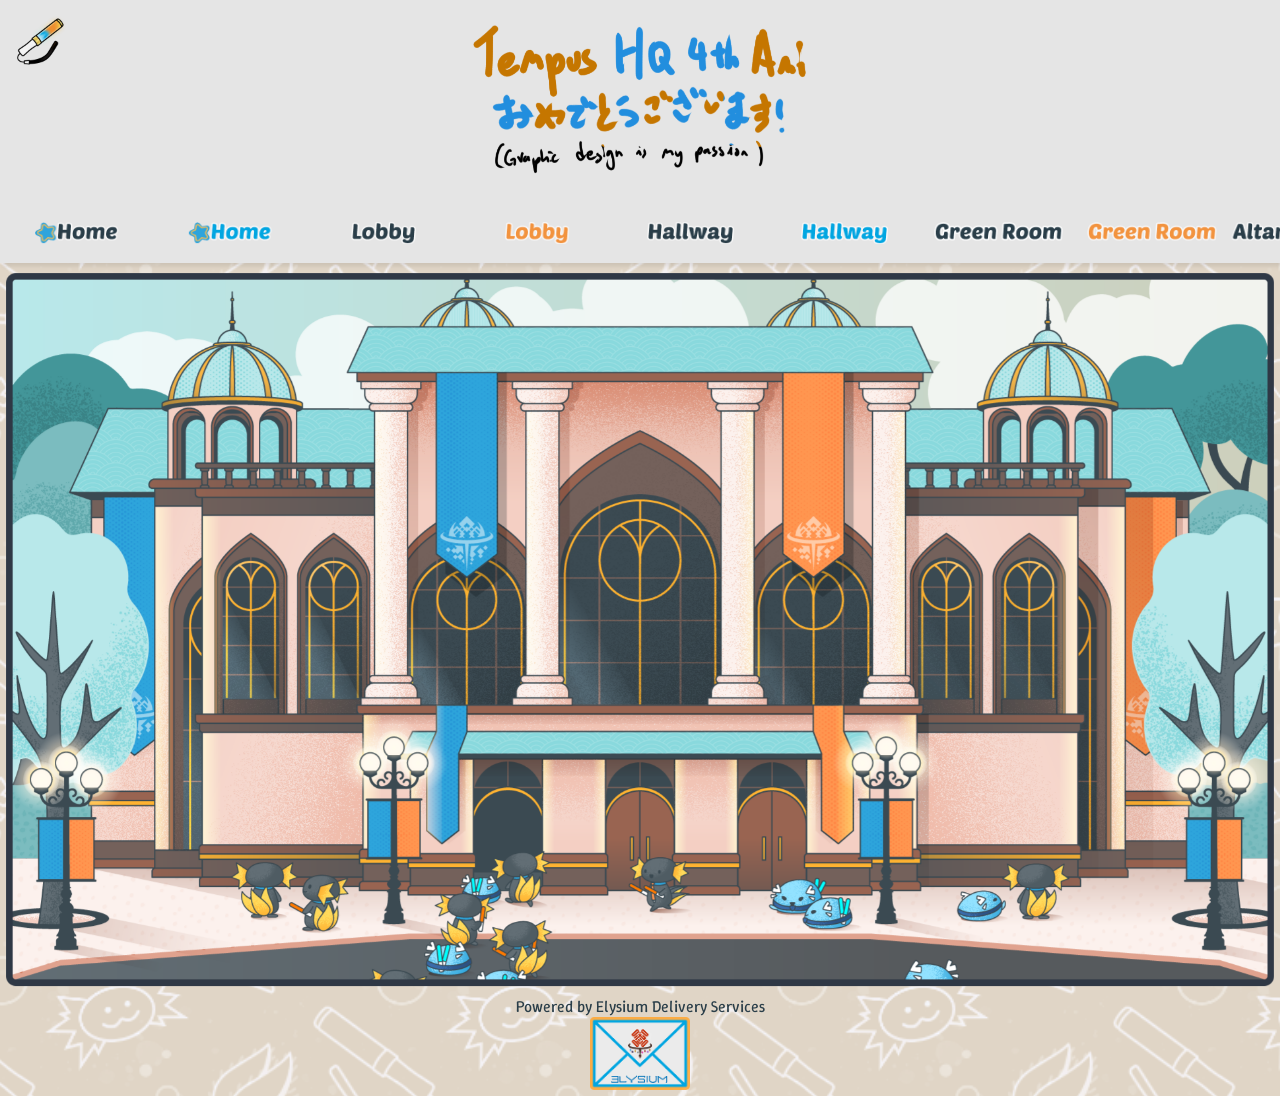
==== index.html @ 01f0c57a "refactor: update file paths to absolute URLs and enhance routing in vercel.json" ====
<!DOCTYPE html>
<html lang="en">
<head>
    <meta charset="UTF-8">
    <meta name="viewport" content="width=device-width, initial-scale=1.0">
    <title>HoloTEMPUS HQ 4th Anniversary Celebration</title>
    <link rel="stylesheet" href="/css/style.css">
    <script src="https://ajax.googleapis.com/ajax/libs/jquery/3.7.1/jquery.min.js"></script>
    <script src="/js/script.js"></script>
    <link rel="preconnect" href="https://fonts.googleapis.com">
    <link rel="preconnect" href="https://fonts.gstatic.com" crossorigin>
    <link href="https://fonts.googleapis.com/css2?family=Poetsen+One&family=Winky+Sans:ital,wght@0,300..900;1,300..900&display=swap" rel="stylesheet">
</head>
<body>
    <header>
        <nav class="banner">
            <a href="#" class="menuButton" onclick=showSidebar()><img src="/Assets/menu_glowstick_02.png"></a>
            <img class="logo" src="/Assets/logo.png">
        </nav>
        <nav class="navBar">
            <ul class="sidebar">
                <li onclick=hideSidebar()><a href="#"><svg xmlns="http://www.w3.org/2000/svg" height="24px" viewBox="0 -960 960 960" width="24px" fill="#000000"><path d="m256-200-56-56 224-224-224-224 56-56 224 224 224-224 56 56-224 224 224 224-56 56-224-224-224 224Z"/></svg></a></li>
            </ul>
            <ul class="topbar">
            </ul>
        </nav>
    </header>
    <main>
        <img class='background-plate' src="/01_Background/1_ConcertHall.png" loading="lazy">
    </main>
    <footer>
        <p>Powered by Elysium Delivery Services</p>
        <a href="https://x.com/ElysiumDelivery" target="_blank"><img id="eds" src="/Assets/eds_icon.png" loading="lazy"></a>
    </footer>
</body>
</html>
---- css/style.css ----
*{
    margin: 0;
    padding: 0;
}
body{
    min-height: 100vh;
    background-image: url("../Assets/background.png");
    background-size: 400px;
    background-repeat: repeat;
    background-position: center;
    color: #2a3e49;
    font-family: "Winky Sans";
}
h1{
    font-family: "Poetsen One";
}
header{
    background-color: #E5E5E5;
    box-shadow: 3px 3px 5px rgba(0,0,0,0.1);
}
header .logo {
    position: relative;
    left: calc(50vw - 20vmin);
    width: 40vmin;
    height: 20vmin;
    object-fit: contain;
    margin-top: 0.5em;
}
nav{
    height: calc(100% + 10px);
}
nav ul{
    width: 100%;
    list-style: none;
    display: flex;
    align-items: center;
    justify-content: space-evenly;
}
nav li{
    margin-top: 10px;
    padding-bottom: 10px;
    height: 50px;
    width: 100%;
}
nav a{
    height: 100%;
    justify-content: center;
    padding: 0px 30px;
    text-decoration: none;
    display: flex;
    align-items: center;
    color: #2a3e49;
}
nav .topbar a{
    padding: 5px 0px
}
nav a img{
    max-width: 12vw;
    width: auto;
}
.menuButton{
    position: fixed;
    width: auto;
    margin-right: auto;
    display: inline;
}
nav a:hover{
    background-color: #e0d5c6;
}
nav .menuButton{
    margin: 5px 5px;
    padding: 10px 12px;
    height: auto;
}
nav .menuButton img{
    max-height: 50px;
    max-width: 50px;
    height: auto;
    width: auto;
}

.sidebar{
    position: fixed;
    top: 0px;
    left: 0px;
    height: 100vh;
    width: 300px;
    z-index: 999;
    background-color: rgba(229, 229, 229, 0.5);
    backdrop-filter: blur(10px);
    box-shadow: 5px 0px 10px rgba(0,0,0,0.45);
    display: none;
    flex-direction: column;
    align-items: flex-start;
    justify-content: flex-start;
}

.sidebar li{
    margin-top: 0px;
    width: 100%;
}

.sidebar a{
    justify-content: left;
}

main{
    display: flex;
    flex-direction: column;
    position: relative;
    align-items: center;
}
main .background-plate{
    padding: 10px 0px;
    max-width: 99vw;
}
footer{
    display: flex;
    flex-direction: column;
    align-items: center;
    height: 100px;
}
footer #eds{
    width: 100px;
}

@media(max-width: 800px){
    .hideOnMobile{
        display: none;
    }
}
@media(max-width: 400px){
    .sidebar{
        width: 100vw;
    }
}
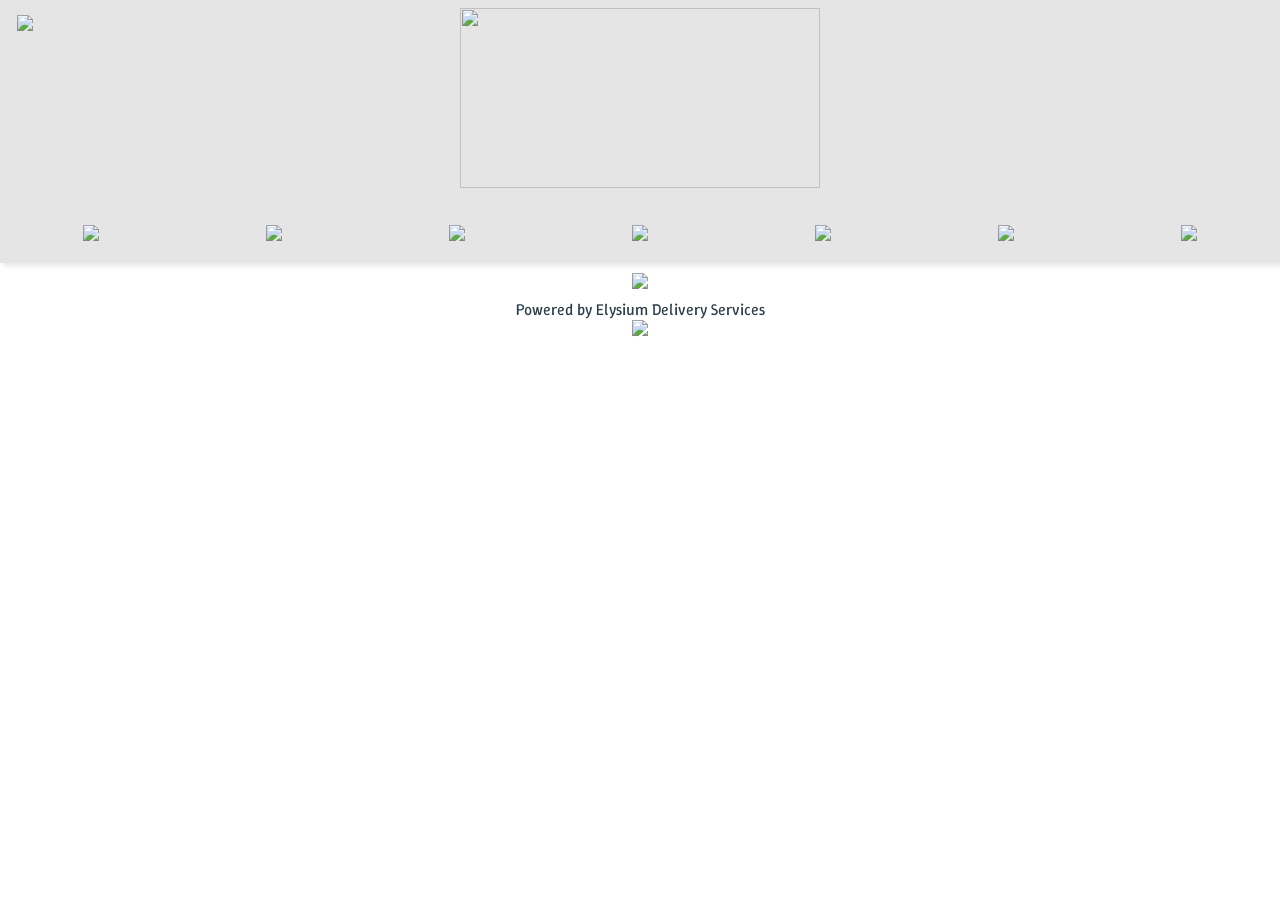
==== commit 991254e4: "feat!: bruteforce renaming EVERYTHING" ====
--- a/index.html
+++ b/index.html
@@ -14,8 +14,8 @@
 <body>
     <header>
         <nav class="banner">
-            <a href="#" class="menuButton" onclick=showSidebar()><img src="/Assets/menu_glowstick_02.png"></a>
-            <img class="logo" src="/Assets/logo.png">
+            <a href="#" class="menuButton" onclick=showSidebar()><img src="/assets/menu_glowstick_02.png"></a>
+            <img class="logo" src="/assets/logo.png">
         </nav>
         <nav class="navBar">
             <ul class="sidebar">
@@ -26,11 +26,11 @@
         </nav>
     </header>
     <main>
-        <img class='background-plate' src="/01_Background/1_ConcertHall.png" loading="lazy">
+        <img class='background-plate' src="/01_background/1_concerthall.png" loading="lazy">
     </main>
     <footer>
         <p>Powered by Elysium Delivery Services</p>
-        <a href="https://x.com/ElysiumDelivery" target="_blank"><img id="eds" src="/Assets/eds_icon.png" loading="lazy"></a>
+        <a href="https://x.com/ElysiumDelivery" target="_blank"><img id="eds" src="/assets/eds_icon.png" loading="lazy"></a>
     </footer>
 </body>
 </html>
--- a/css/style.css
+++ b/css/style.css
@@ -4,7 +4,7 @@
 }
 body{
     min-height: 100vh;
-    background-image: url("../Assets/background.png");
+    background-image: url("../assets/background.png");
     background-size: 400px;
     background-repeat: repeat;
     background-position: center;
@@ -50,6 +50,9 @@
     display: flex;
     align-items: center;
     color: #2a3e49;
+}
+nav .hover{
+    display: none;
 }
 nav .topbar a{
     padding: 5px 0px
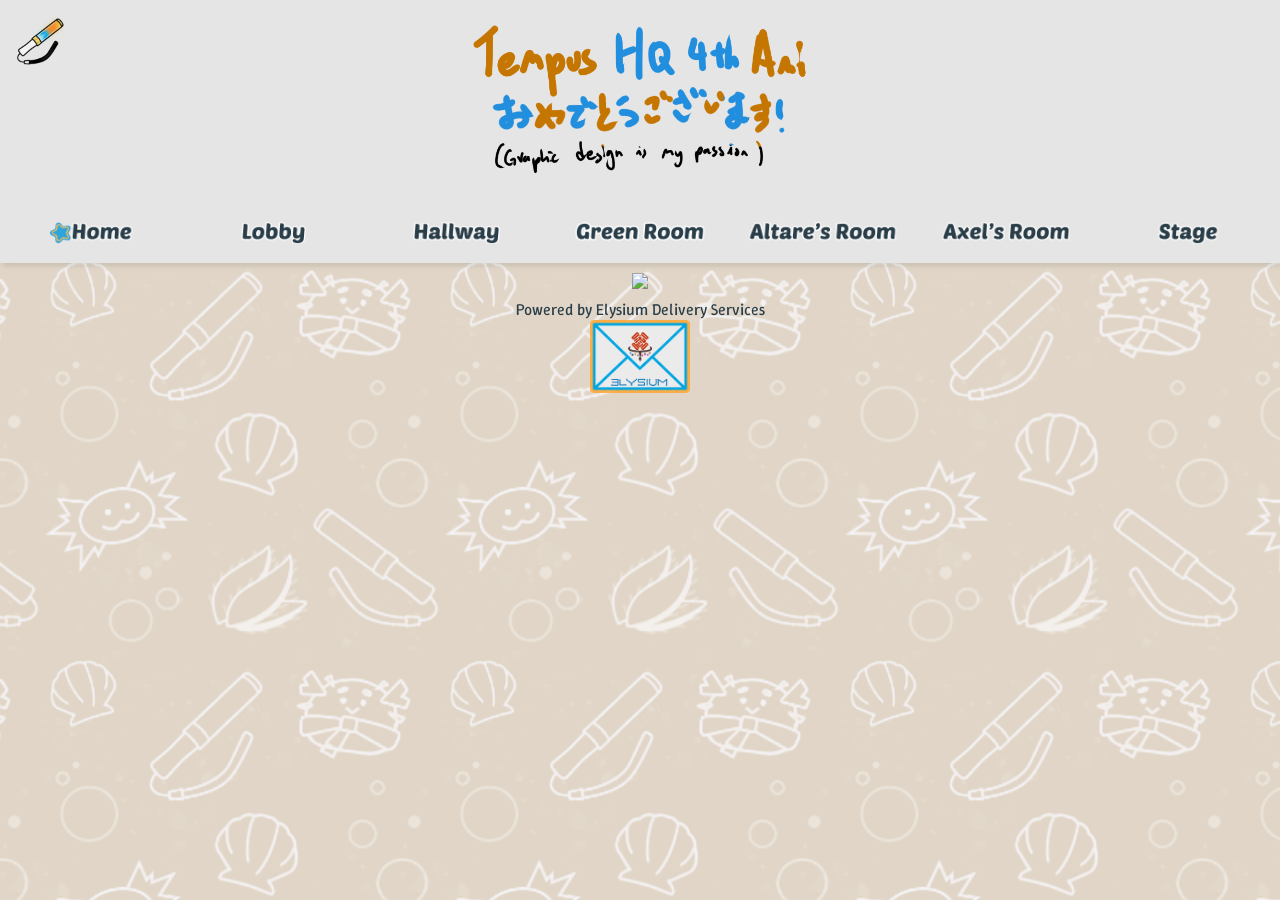
==== commit a1cbbdb4: "Changed reference to background-plate source in all pages to load correct path" ====
--- a/index.html
+++ b/index.html
@@ -12,25 +12,10 @@
     <link href="https://fonts.googleapis.com/css2?family=Poetsen+One&family=Winky+Sans:ital,wght@0,300..900;1,300..900&display=swap" rel="stylesheet">
 </head>
 <body>
-    <header>
-        <nav class="banner">
-            <a href="#" class="menuButton" onclick=showSidebar()><img src="/assets/menu_glowstick_02.png"></a>
-            <img class="logo" src="/assets/logo.png">
-        </nav>
-        <nav class="navBar">
-            <ul class="sidebar">
-                <li onclick=hideSidebar()><a href="#"><svg xmlns="http://www.w3.org/2000/svg" height="24px" viewBox="0 -960 960 960" width="24px" fill="#000000"><path d="m256-200-56-56 224-224-224-224 56-56 224 224 224-224 56 56-224 224 224 224-56 56-224-224-224 224Z"/></svg></a></li>
-            </ul>
-            <ul class="topbar">
-            </ul>
-        </nav>
-    </header>
+    <header></header>
     <main>
-        <img class='background-plate' src="/01_background/1_concerthall.png" loading="lazy">
+        <img class='background-plate' src="/01_Background/1_concerthall.png" loading="lazy">
     </main>
-    <footer>
-        <p>Powered by Elysium Delivery Services</p>
-        <a href="https://x.com/ElysiumDelivery" target="_blank"><img id="eds" src="/assets/eds_icon.png" loading="lazy"></a>
-    </footer>
+    <footer></footer>
 </body>
 </html>
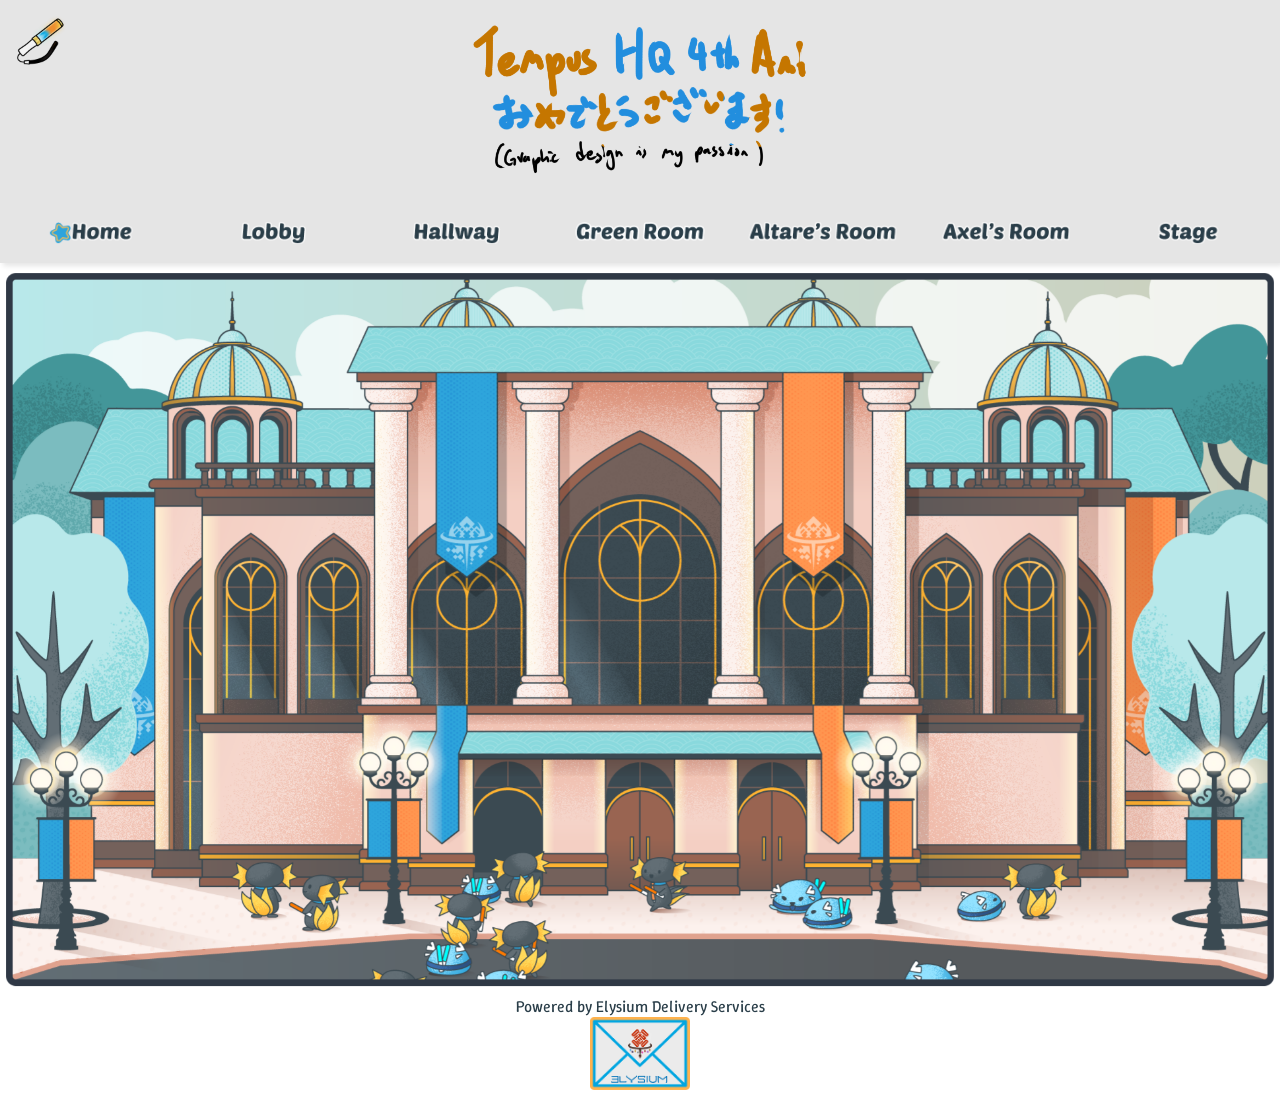
==== commit 50fc9e7a: "Consistency at last" ====
--- a/index.html
+++ b/index.html
@@ -14,7 +14,7 @@
 <body>
     <header></header>
     <main>
-        <img class='background-plate' src="/01_Background/1_concerthall.png" loading="lazy">
+        <img class='background-plate' src="/01_background/1_concerthall.png" loading="lazy">
     </main>
     <footer></footer>
 </body>
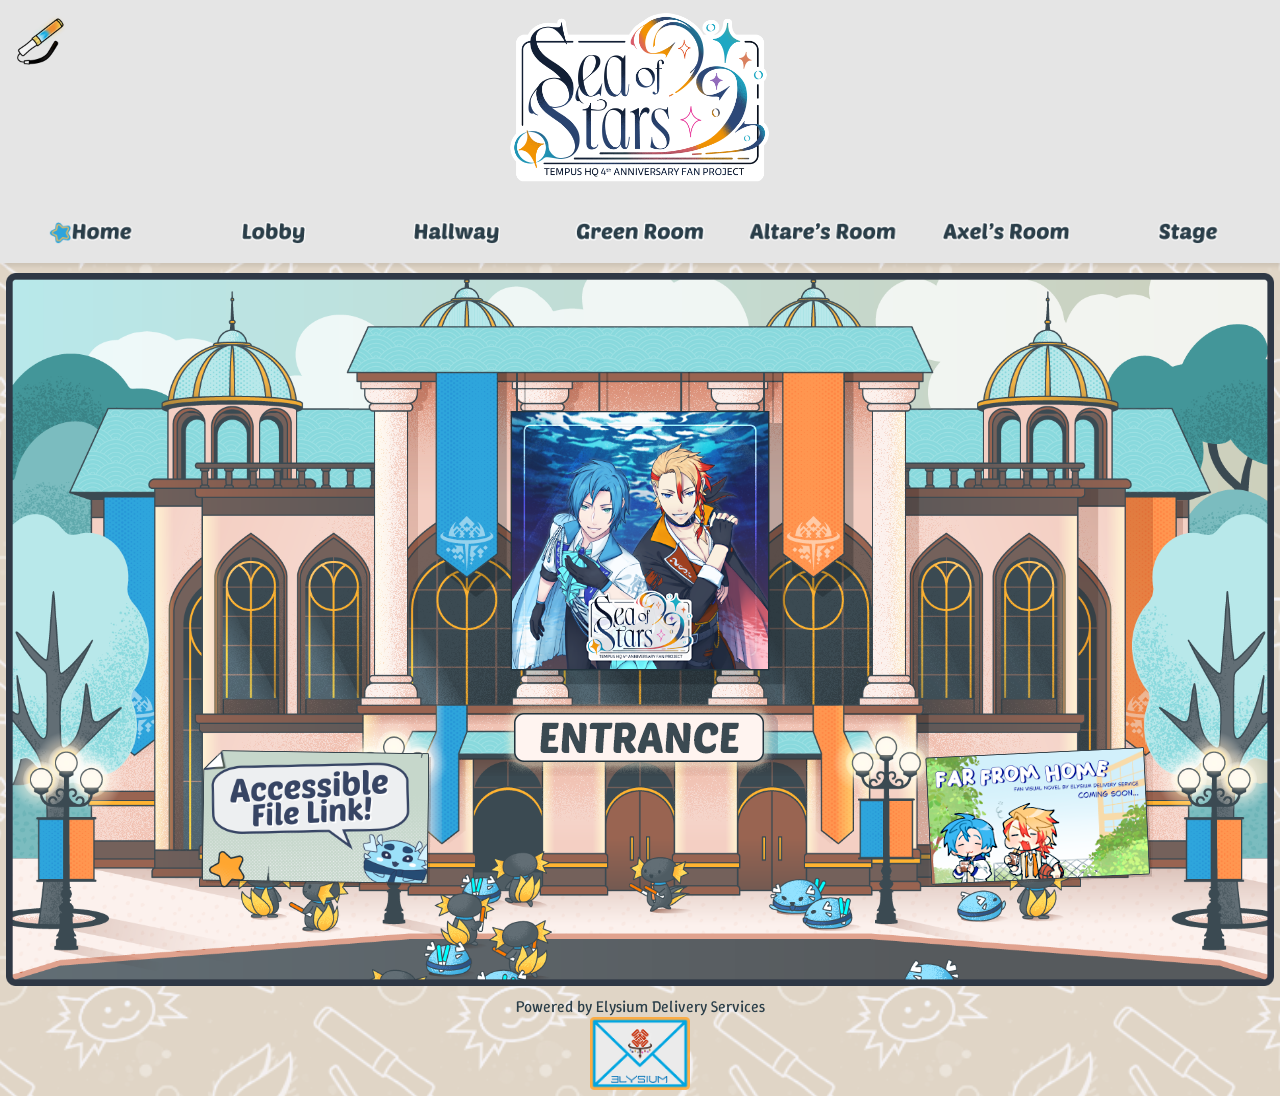
==== commit de3bcba3: "Icons for homepage placed" ====
--- a/index.html
+++ b/index.html
@@ -5,6 +5,8 @@
     <meta name="viewport" content="width=device-width, initial-scale=1.0">
     <title>HoloTEMPUS HQ 4th Anniversary Celebration</title>
     <link rel="stylesheet" href="/css/style.css">
+    <link rel="stylesheet" href="css/homepage.css">
+    <link rel="stylesheet" href="css/entry.css">
     <script src="https://ajax.googleapis.com/ajax/libs/jquery/3.7.1/jquery.min.js"></script>
     <script src="/js/script.js"></script>
     <link rel="preconnect" href="https://fonts.googleapis.com">
@@ -15,6 +17,11 @@
     <header></header>
     <main>
         <img class='background-plate' src="/01_background/1_concerthall.png" loading="lazy">
+        <div class="concert">
+            <a href=lobby.html><img class="entry entrance" src="04_entries/01_home/00_icons/01_icon.png"></a>
+            <a href=https://docs.google.com/document/d/16qCeph3zUwMeJO6AiE1Xw6MM_ITC0YITXeryXpWOtG8 target="blank"><img class="entry accessibility" src="04_entries/01_home/00_icons/02_icon.png"></a>
+            <a href=$ target="blank"><img class="entry vn" src="04_entries/01_home/00_icons/03_icon.png"></a>
+        </div>
     </main>
     <footer></footer>
 </body>
--- a/css/style.css
+++ b/css/style.css
@@ -4,7 +4,7 @@
 }
 body{
     min-height: 100vh;
-    background-image: url("../assets/background.png");
+    background-image: url("../00_assets/background.png");
     background-size: 400px;
     background-repeat: repeat;
     background-position: center;
--- a/css/homepage.css
+++ b/css/homepage.css
@@ -0,0 +1,21 @@
+.concert{
+    position: absolute;
+    padding-top: 10px;
+    left: 0%;
+    top: 0%;
+    width: 100%;
+    height: 100%;
+}
+.entrance{
+    left: 50%;
+    transform: translate(-50%, 0%);
+    top: 59%;
+}
+.accessibility{
+    left: 15.8%;
+    top: 65.6%;
+}
+.vn{
+    left: 72.3%;
+    top: 65.1%;
+}
--- a/css/entry.css
+++ b/css/entry.css
@@ -0,0 +1,63 @@
+.entries{
+    position: absolute;
+    padding-top: 10px;
+    left: 0%;
+    top: 0%;
+    width: 100%;
+    height: 100%;
+}
+.entry{
+    transform-origin: top left;
+    position: absolute;
+}
+.entry:hover{
+    background-color: rgba(255,255,255,0.8);
+}
+.entry-overlay{
+    position: fixed;
+    left: 0%;
+    top: 0%;
+    padding: 10px;
+    width: 100vw;
+    height: 100vh;
+    background-color: rgba(229, 229, 229, 0.9);
+    display: none;
+    flex-direction: column;
+    align-items: center;
+}
+.entry-overlay .title{
+    color: #2a3e49;
+    padding-top: 20px;
+}
+.entry-overlay .close-button{
+    position: fixed;
+    height: 1.5em;
+    width: 1.5em;
+    right: 0%;
+    top: 0%;
+    padding: 0.75em;
+    margin: 0.75em;
+    border-radius: 50%;
+    background-color: rgba(255,255,255,0.75);
+}
+.entry-overlay .close-button:hover{
+    background-color: rgba(255,255,255,1);
+}
+.entry-overlay .image{
+    max-height: calc(77dvh);
+    min-height: 57dvh;
+    max-width: 80vw;
+}
+.entry-overlay .caption{
+    margin-top: 1em;
+    max-width: 40vw;
+    max-height: 7em;
+    overflow-y: auto;
+}
+.entry-overlay p{
+    color: #2a3e49;
+    font-size: 1.25em;
+}
+.entry-overlay .caption .author b{
+    white-space: pre;
+}
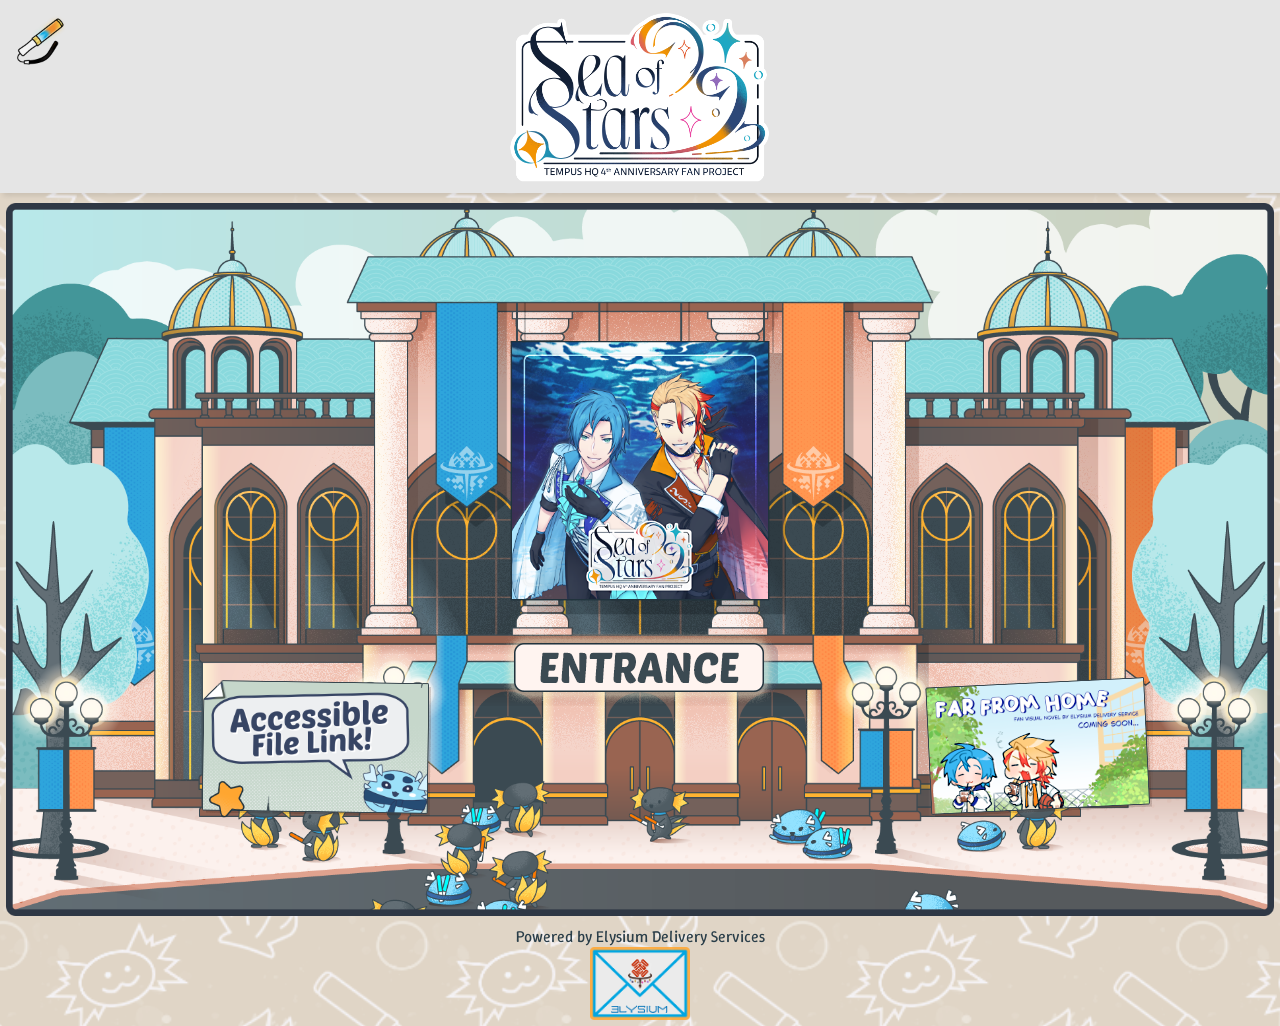
==== commit ad43dbe2: "Changed script elements with src=script.js to type=module. Fixed issue where Altare and Axel.js were" ====
--- a/index.html
+++ b/index.html
@@ -8,7 +8,7 @@
     <link rel="stylesheet" href="css/homepage.css">
     <link rel="stylesheet" href="css/entry.css">
     <script src="https://ajax.googleapis.com/ajax/libs/jquery/3.7.1/jquery.min.js"></script>
-    <script src="/js/script.js"></script>
+    <script type="module" src="/js/script.js"></script>
     <link rel="preconnect" href="https://fonts.googleapis.com">
     <link rel="preconnect" href="https://fonts.gstatic.com" crossorigin>
     <link href="https://fonts.googleapis.com/css2?family=Poetsen+One&family=Winky+Sans:ital,wght@0,300..900;1,300..900&display=swap" rel="stylesheet">
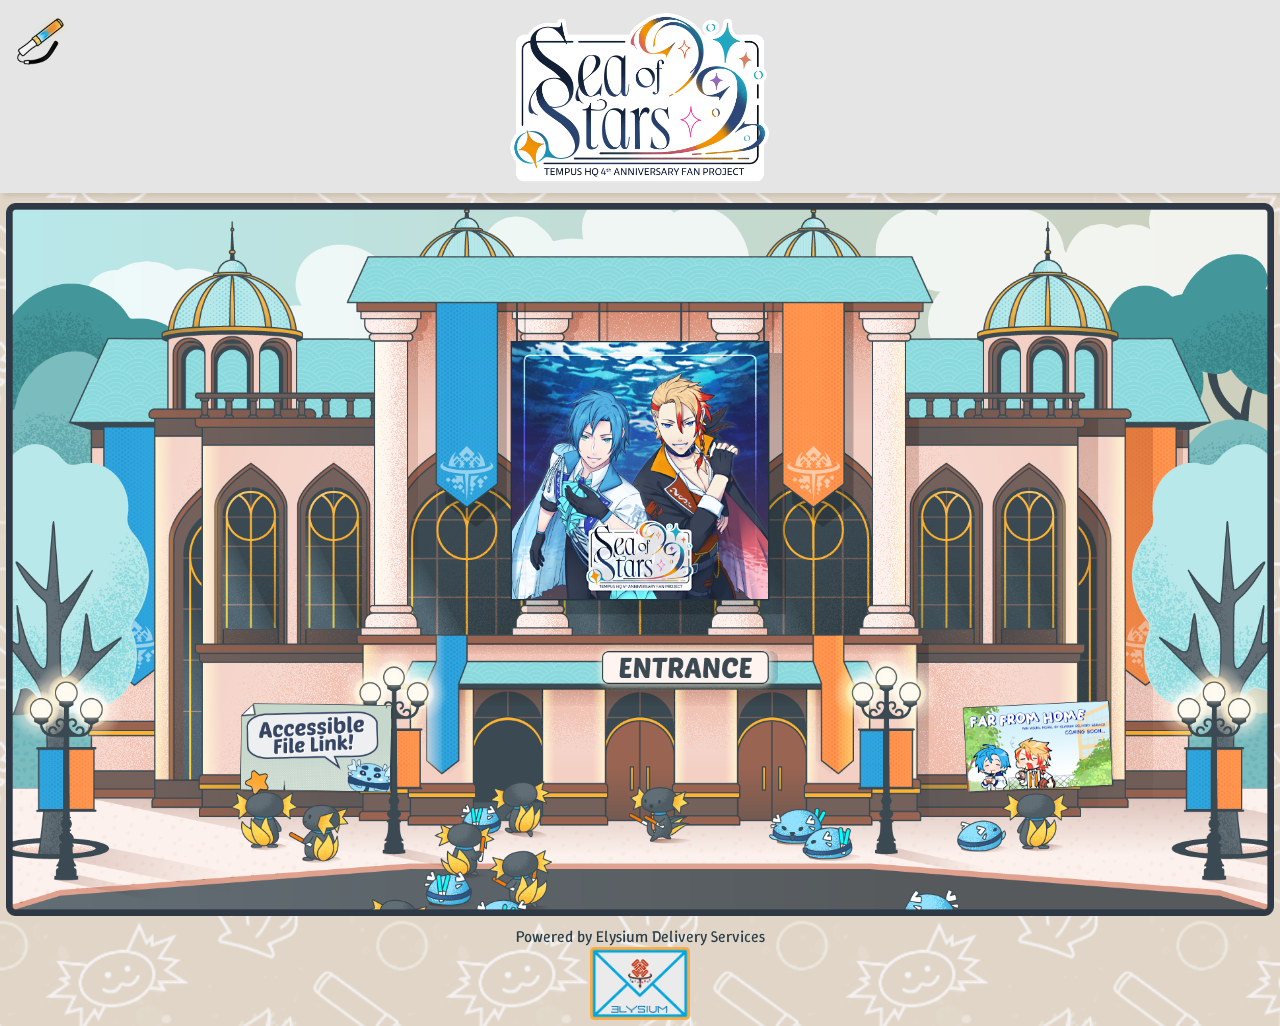
==== commit bb4e3784: "Fixed bug where index.html and hallway.html would not have icons be correct size when starting on sm" ====
--- a/index.html
+++ b/index.html
@@ -24,5 +24,9 @@
         </div>
     </main>
     <footer></footer>
+    <script type="module">
+        import {scaleEntries} from "/js/scaleEntries.js";
+        scaleEntries();
+    </script>
 </body>
 </html>
--- a/css/style.css
+++ b/css/style.css
@@ -124,11 +124,11 @@
     height: 100px;
 }
 footer #eds{
-    width: 100px;
+    width: 100px; 
 }
 
 @media(max-width: 800px){
-    .hideOnMobile{
+    .topbar{
         display: none;
     }
 }
--- a/css/entry.css
+++ b/css/entry.css
@@ -7,11 +7,22 @@
     height: 100%;
 }
 .entry{
-    transform-origin: top left;
+    /* transform-origin: top left; */
     position: absolute;
 }
 .entry:hover{
     background-color: rgba(255,255,255,0.8);
+}
+@keyframes tiltOnHover {
+    from {rotate: 0deg;
+    }
+    to {rotate: 5deg;
+    }
+}
+.tiltable:hover{
+    animation-name: tiltOnHover;
+    animation-duration: 0.2s;
+    rotate: 5deg;
 }
 .entry-overlay{
     position: fixed;
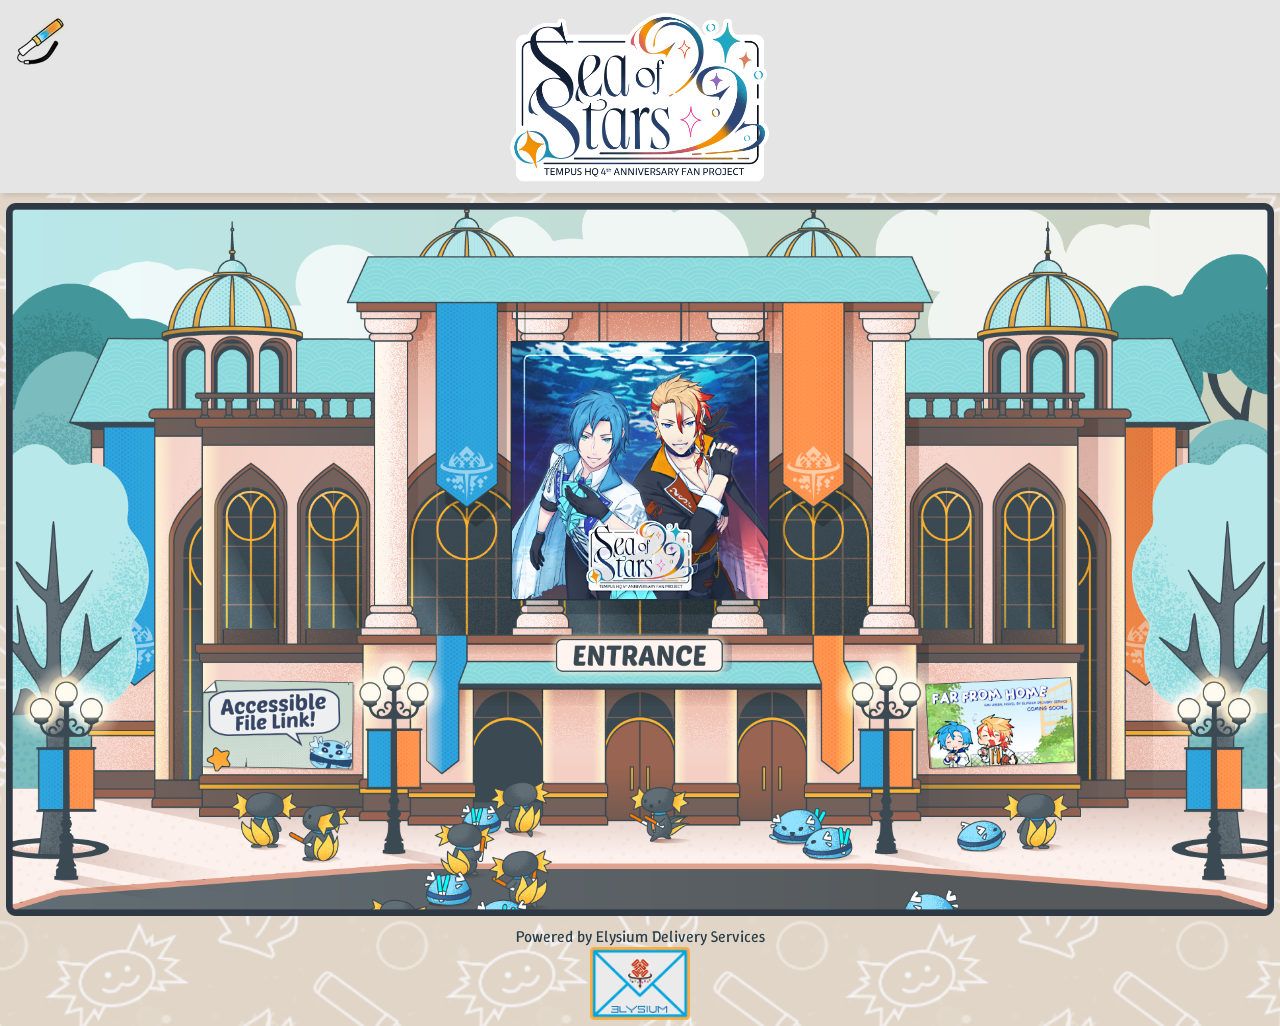
==== commit 789f203c: "Updated everything that links to an external site to now give a pop up warning the user" ====
--- a/index.html
+++ b/index.html
@@ -3,7 +3,7 @@
 <head>
     <meta charset="UTF-8">
     <meta name="viewport" content="width=device-width, initial-scale=1.0">
-    <title>HoloTEMPUS HQ 4th Anniversary Celebration</title>
+    <title>Sea of Stars: TEMPUS HQ 4th Anni Fan Project</title>
     <link rel="stylesheet" href="/css/style.css">
     <link rel="stylesheet" href="css/homepage.css">
     <link rel="stylesheet" href="css/entry.css">
@@ -19,8 +19,9 @@
         <img class='background-plate' src="/01_background/1_concerthall.png" loading="lazy">
         <div class="concert">
             <a href=lobby.html><img class="entry entrance" src="04_entries/01_home/00_icons/01_icon.png"></a>
-            <a href=https://docs.google.com/document/d/16qCeph3zUwMeJO6AiE1Xw6MM_ITC0YITXeryXpWOtG8 target="blank"><img class="entry accessibility" src="04_entries/01_home/00_icons/02_icon.png"></a>
-            <a href=$ target="blank"><img class="entry vn" src="04_entries/01_home/00_icons/03_icon.png"></a>
+            <a href=https://docs.google.com/document/d/16qCeph3zUwMeJO6AiE1Xw6MM_ITC0YITXeryXpWOtG8 target="blank"><img class="entry accessibility external" src="04_entries/01_home/00_icons/02_icon.png"></a>
+            <a href=/ target="blank"><img class="entry vn" src="04_entries/01_home/00_icons/03_icon.png"></a>
+            <!-- REMEMBER TO ADD ".external" TO VN AFTER IT GETS A LINK -->
         </div>
     </main>
     <footer></footer>
--- a/css/style.css
+++ b/css/style.css
@@ -10,6 +10,7 @@
     background-position: center;
     color: #2a3e49;
     font-family: "Winky Sans";
+    overflow-x: hidden;
 }
 h1{
     font-family: "Poetsen One";
@@ -28,6 +29,7 @@
 }
 nav{
     height: calc(100% + 10px);
+    
 }
 nav ul{
     width: 100%;
@@ -81,7 +83,6 @@
     height: auto;
     width: auto;
 }
-
 .sidebar{
     position: fixed;
     top: 0px;
@@ -106,15 +107,19 @@
 .sidebar a{
     justify-content: left;
 }
+.sidebar h1{
+    padding-top: 0px;
+}
 
 main{
     display: flex;
     flex-direction: column;
     position: relative;
     align-items: center;
+    padding: 10px 0px;
 }
 main .background-plate{
-    padding: 10px 0px;
+    width: 99vw;
     max-width: 99vw;
 }
 footer{
@@ -132,8 +137,20 @@
         display: none;
     }
 }
-@media(max-width: 400px){
-    .sidebar{
-        width: 100vw;
+@media(max-width: 800px){
+    .topbar{
+        display: none;
     }
+}
+@media(max-height: 600px){
+    .sidebar li{
+        height: 8vh;
+        min-height: 10px;
+    }
+    .sidebar li h1{
+        font-size: 7vh;
+    }
+}
+#id{
+    height: calc(100%-1em);
 }
--- a/css/entry.css
+++ b/css/entry.css
@@ -7,7 +7,7 @@
     height: 100%;
 }
 .entry{
-    /* transform-origin: top left; */
+    transform-origin: top left;
     position: absolute;
 }
 .entry:hover{
@@ -35,6 +35,7 @@
     display: none;
     flex-direction: column;
     align-items: center;
+    overflow-y: auto;
 }
 .entry-overlay .title{
     color: #2a3e49;
@@ -54,21 +55,47 @@
 .entry-overlay .close-button:hover{
     background-color: rgba(255,255,255,1);
 }
+.entry-overlay .buffering{
+    height: 50vh;
+    display: flex;
+    justify-content: center;
+    align-items: center;
+}
+.entry-overlay .buffering svg{
+    position: absolute;
+    height: 5em;
+    width: 5em;
+    transform-origin: center;
+    animation: bufferSpin 0.5s linear infinite;
+}
+@keyframes bufferSpin {
+    0% {rotate: 0deg;
+    }
+    100% {rotate: 360deg;
+    }
+}
 .entry-overlay .image{
-    max-height: calc(77dvh);
-    min-height: 57dvh;
+    max-height: 77%;
+    /* min-height: 57vh; */
     max-width: 80vw;
 }
 .entry-overlay .caption{
+    min-width: 400px;
     margin-top: 1em;
+    margin-bottom: 2em;
     max-width: 40vw;
-    max-height: 7em;
-    overflow-y: auto;
+}
+@media(max-width: 600px){
+    .entry-overlay .caption{
+        min-width: 200px;
+        max-width: 90vw;
+        margin-bottom: 4em;
+    }
 }
 .entry-overlay p{
     color: #2a3e49;
     font-size: 1.25em;
 }
 .entry-overlay .caption .author b{
-    white-space: pre;
-}+    white-space: initial;
+}
